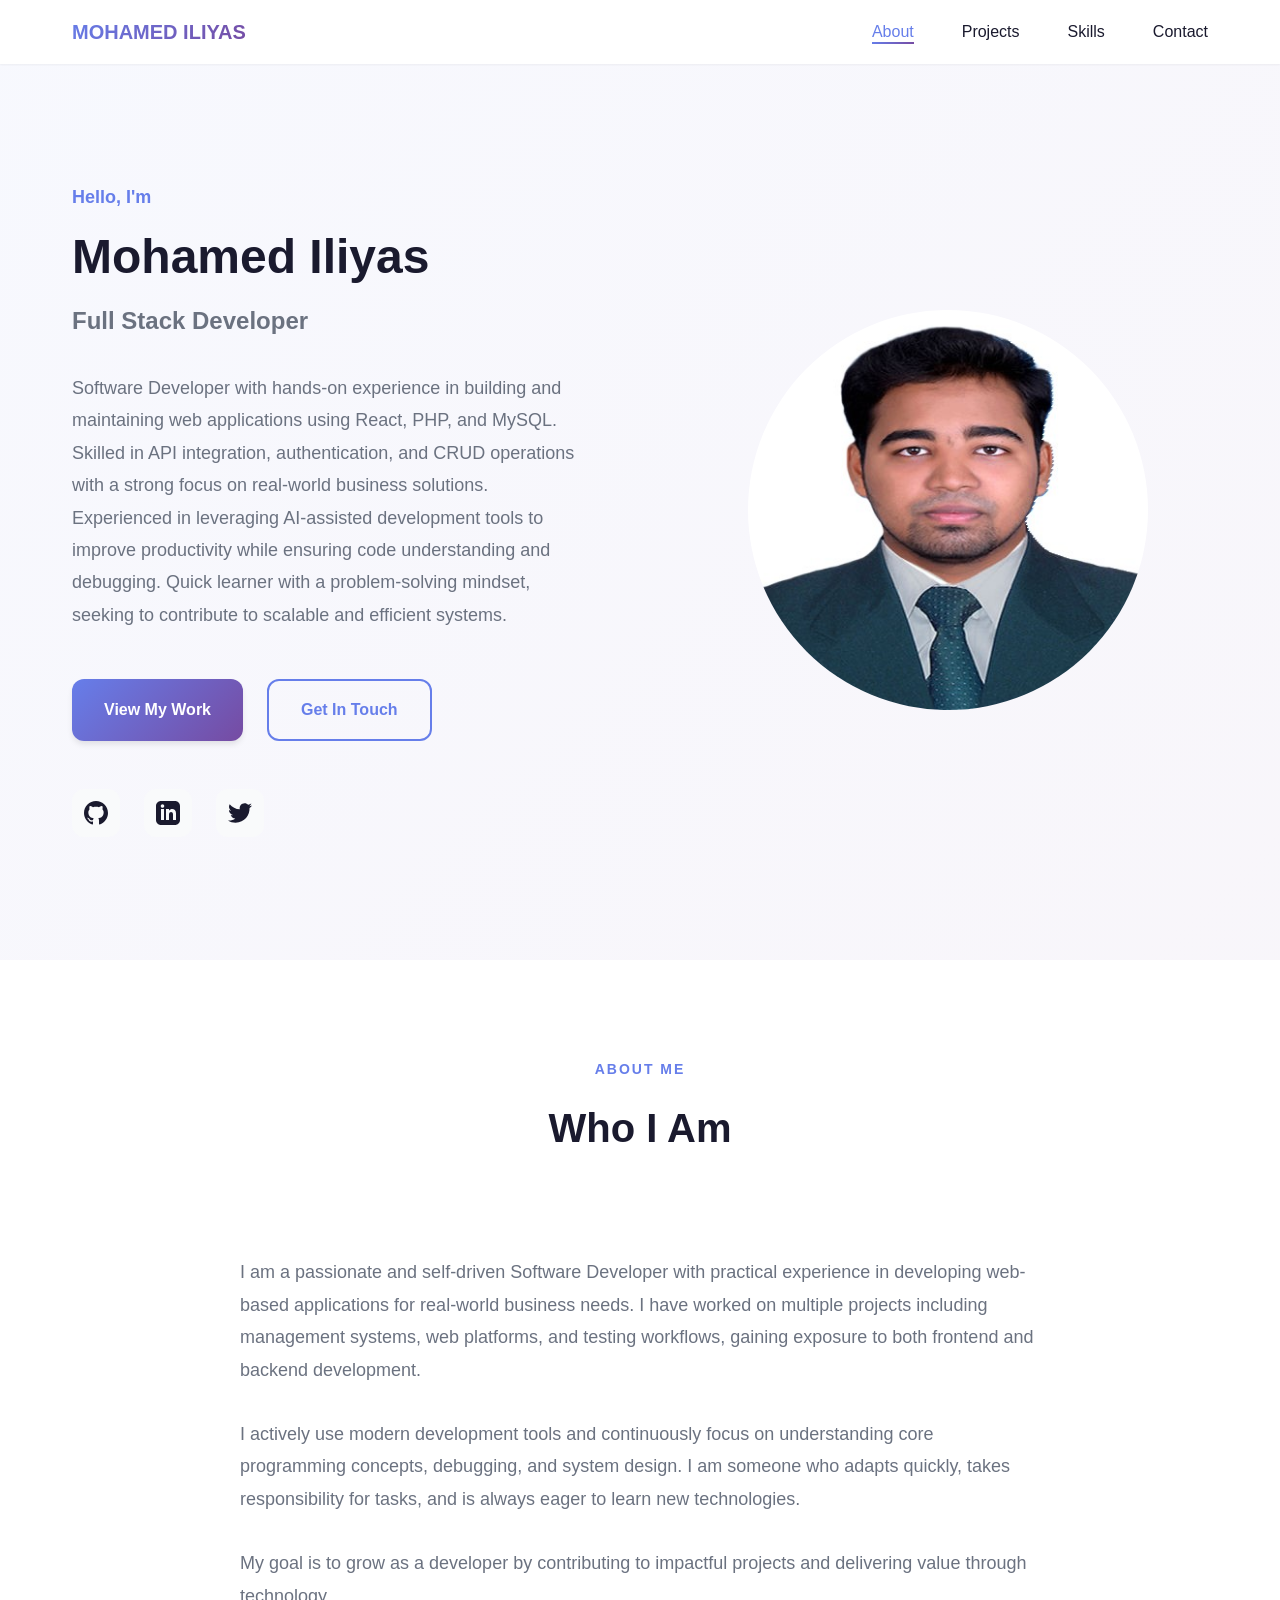
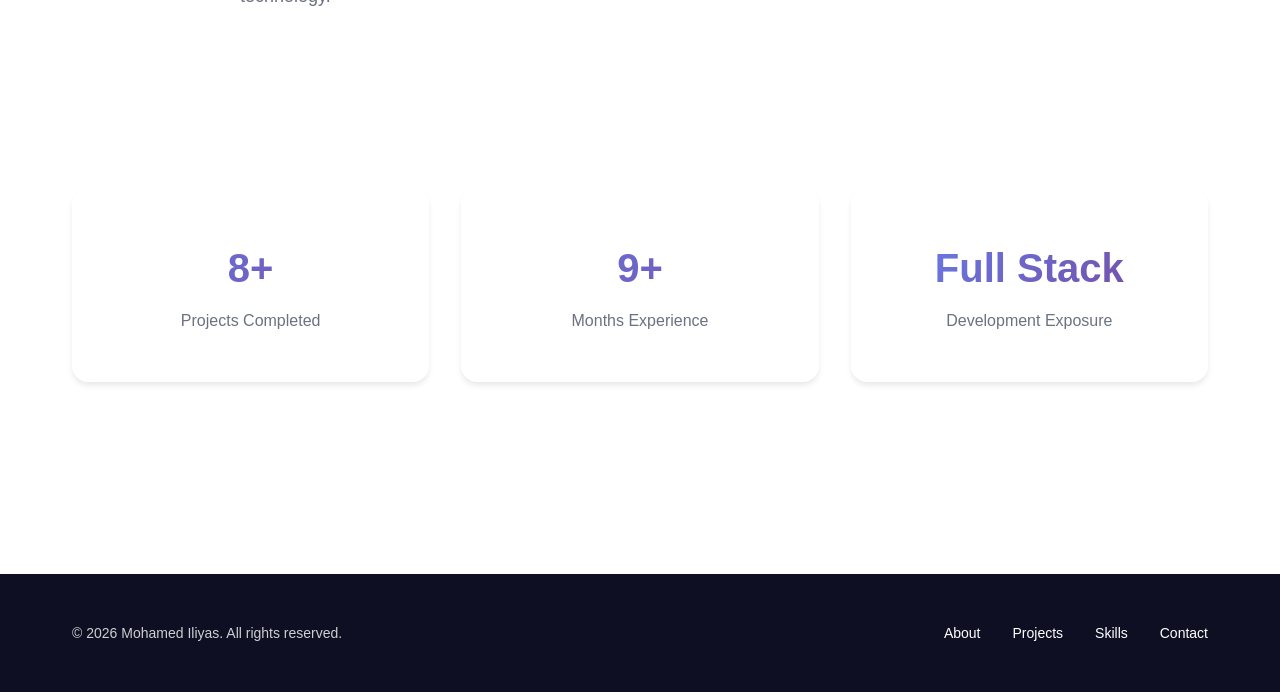
==== index.html @ 0836bee6 "initial commit" ====
<!DOCTYPE html>
<html lang="en">

<head>
    <meta charset="UTF-8">
    <meta name="viewport" content="width=device-width, initial-scale=1.0">
    <meta name="description" content="Professional Portfolio - Web Developer & Designer">
    <title>MOHAMED ILIYAS | Portfolio</title>
    <link rel="stylesheet" href="styles.css">
</head>

<body>
    <!-- Navigation -->
    <nav class="navbar">
        <div class="container">
            <a href="index.html" class="logo">MOHAMED ILIYAS</a>
            <ul class="nav-menu">
                <li><a href="index.html" class="nav-link active">About</a></li>
                <li><a href="projects.html" class="nav-link">Projects</a></li>
                <li><a href="skills.html" class="nav-link">Skills</a></li>
                <li><a href="contact.html" class="nav-link">Contact</a></li>
            </ul>
            <div class="hamburger">
                <span></span>
                <span></span>
                <span></span>
            </div>
        </div>
    </nav>

    <!-- Hero Section -->
    <section class="hero-section">
        <div class="container">
            <div class="hero-content">
                <div class="hero-text">
                    <span class="greeting">Hello, I'm</span>
                    <h1 class="hero-title">Mohamed Iliyas</h1>
                    <p class="hero-subtitle">Full Stack Developer </p>
                    <p class="hero-description">
Software Developer with hands-on experience in building and maintaining web applications using React, PHP, and MySQL. Skilled in API integration, authentication, and CRUD operations with a strong focus on real-world business solutions. <br>
Experienced in leveraging AI-assisted development tools to improve productivity while ensuring code understanding and debugging. Quick learner with a problem-solving mindset, seeking to contribute to scalable and efficient systems.  </p>
                    <div class="hero-buttons">
                        <a href="projects.html" class="btn btn-primary">View My Work</a>
                        <a href="contact.html" class="btn btn-secondary">Get In Touch</a>
                    </div>
                    <div class="social-links">
                        <a href="https://github.com/Mdiliyas01" class="social-icon" aria-label="GitHub" target="_blank">
                            <svg width="24" height="24" viewBox="0 0 24 24" fill="currentColor">
                                <path d="M12 0c-6.626 0-12 5.373-12 12 0 5.302 3.438 9.8 8.207 11.387.599.111.793-.261.793-.577v-2.234c-3.338.726-4.033-1.416-4.033-1.416-.546-1.387-1.333-1.756-1.333-1.756-1.089-.745.083-.729.083-.729 1.205.084 1.839 1.237 1.839 1.237 1.07 1.834 2.807 1.304 3.492.997.107-.775.418-1.305.762-1.604-2.665-.305-5.467-1.334-5.467-5.931 0-1.311.469-2.381 1.236-3.221-.124-.303-.535-1.524.117-3.176 0 0 1.008-.322 3.301 1.23.957-.266 1.983-.399 3.003-.404 1.02.005 2.047.138 3.006.404 2.291-1.552 3.297-1.23 3.297-1.23.653 1.653.242 2.874.118 3.176.77.84 1.235 1.911 1.235 3.221 0 4.609-2.807 5.624-5.479 5.921.43.372.823 1.102.823 2.222v3.293c0 .319.192.694.801.576 4.765-1.589 8.199-6.086 8.199-11.386 0-6.627-5.373-12-12-12z"/>
                            </svg>
                        </a>
                        <a href="https://www.linkedin.com/in/mohamed-iliyas-mi" class="social-icon" aria-label="LinkedIn" target="_blank">
                            <svg width="24" height="24" viewBox="0 0 24 24" fill="currentColor">
                                <path d="M19 0h-14c-2.761 0-5 2.239-5 5v14c0 2.761 2.239 5 5 5h14c2.762 0 5-2.239 5-5v-14c0-2.761-2.238-5-5-5zm-11 19h-3v-11h3v11zm-1.5-12.268c-.966 0-1.75-.79-1.75-1.764s.784-1.764 1.75-1.764 1.75.79 1.75 1.764-.783 1.764-1.75 1.764zm13.5 12.268h-3v-5.604c0-3.368-4-3.113-4 0v5.604h-3v-11h3v1.765c1.396-2.586 7-2.777 7 2.476v6.759z"/>
                            </svg>
                        </a>
                        <a href="https://x.com/themd_iliyas?s=21&t=1SS57brXtSg8mc5Tl4gaMQ" class="social-icon" aria-label="Twitter" target="_blank">
                            <svg width="24" height="24" viewBox="0 0 24 24" fill="currentColor">
                                <path d="M24 4.557c-.883.392-1.832.656-2.828.775 1.017-.609 1.798-1.574 2.165-2.724-.951.564-2.005.974-3.127 1.195-.897-.957-2.178-1.555-3.594-1.555-3.179 0-5.515 2.966-4.797 6.045-4.091-.205-7.719-2.165-10.148-5.144-1.29 2.213-.669 5.108 1.523 6.574-.806-.026-1.566-.247-2.229-.616-.054 2.281 1.581 4.415 3.949 4.89-.693.188-1.452.232-2.224.084.626 1.956 2.444 3.379 4.6 3.419-2.07 1.623-4.678 2.348-7.29 2.04 2.179 1.397 4.768 2.212 7.548 2.212 9.142 0 14.307-7.721 13.995-14.646.962-.695 1.797-1.562 2.457-2.549z"/>
                            </svg>
                        </a>
                    </div>
                </div>
                <div class="hero-image">
                    <div class="image-wrapper">
                        <div class="image-placeholder">
                            <img src="iliyas.jpg" alt="Mohamed Iliyas" style="width: 100%; border-radius: 50%;">
                        </div>
                            
                                
                                <defs>
                                    <linearGradient id="gradient1" x1="0" y1="0" x2="300" y2="300">
                                        <stop offset="0%" style="stop-color:#667eea"/>
                                        <stop offset="100%" style="stop-color:#764ba2"/>
                                    </linearGradient>
                                </defs>
                            </svg>
                        </div>
                    </div>
                </div>
            </div>
        </div>
    </section>

    <!-- About Section -->
    <section class="about-section">
        <div class="container">
            <div class="section-header">
                <span class="section-label">About Me</span>
                <h2 class="section-title">Who I Am</h2>
            </div>
            
            <div class="about-content">
                <div class="about-text">
                    <p class="about-paragraph">
I am a passionate and self-driven Software Developer with practical experience in developing web-based applications for real-world business needs. 
I have worked on multiple projects including management systems, web platforms, and testing workflows, gaining exposure to both frontend and backend development.  </p>
                    <p class="about-paragraph">
I actively use modern development tools and continuously focus on understanding core programming concepts, debugging, and system design. 
I am someone who adapts quickly, takes responsibility for tasks, and is always eager to learn new technologies.</p>
                    <p class="about-paragraph">
                      My goal is to grow as a developer by contributing to impactful projects and delivering value through technology.</p>
                </div>
                
                <div class="about-stats">
                    <div class="stat-card">
                        <h3 class="stat-number">8+</h3>
                        <p class="stat-label">Projects Completed</p>
                    </div>
                    <div class="stat-card">
                        <h3 class="stat-number">9+</h3>
                        <p class="stat-label">Months Experience</p>
                    </div>
                    <div class="stat-card">
                        <h3 class="stat-number">Full Stack </h3>
                        <p class="stat-label">Development Exposure  </p>
                    </div>
                </div>
            </div>
        </div>
    </section>

    <!-- Footer -->
    <footer class="footer">
        <div class="container">
            <p class="footer-text">&copy; 2026 Mohamed Iliyas. All rights reserved.</p>
            <div class="footer-links">
                <a href="index.html">About</a>
                <a href="projects.html">Projects</a>
                <a href="skills.html">Skills</a>
                <a href="contact.html">Contact</a>
            </div>
        </div>
    </footer>

    <script src="script.js"></script>
</body>
</html>
---- styles.css ----
/* ===================================
   CSS RESET & BASE STYLES
   =================================== */
* {
    margin: 0;
    padding: 0;
    box-sizing: border-box;
}

:root {
    /* Color Palette */
    --primary-color: #667eea;
    --secondary-color: #764ba2;
    --accent-color: #f093fb;
    --dark-bg: #0f0f23;
    --light-bg: #ffffff;
    --text-dark: #1a1a2e;
    --text-light: #6b7280;
    --text-white: #ffffff;
    --border-color: #e5e7eb;
    --card-bg: #ffffff;
    --hover-bg: #f9fafb;
    
    /* Gradients */
    --gradient-primary: linear-gradient(135deg, #667eea 0%, #764ba2 100%);
    --gradient-secondary: linear-gradient(135deg, #f093fb 0%, #f5576c 100%);
    --gradient-accent: linear-gradient(135deg, #4facfe 0%, #00f2fe 100%);
    
    /* Spacing */
    --spacing-xs: 0.5rem;
    --spacing-sm: 1rem;
    --spacing-md: 1.5rem;
    --spacing-lg: 2rem;
    --spacing-xl: 3rem;
    --spacing-2xl: 4rem;
    --spacing-3xl: 6rem;
    
    /* Typography */
    --font-primary: 'Inter', -apple-system, BlinkMacSystemFont, 'Segoe UI', Roboto, 'Helvetica Neue', Arial, sans-serif;
    --font-size-xs: 0.75rem;
    --font-size-sm: 0.875rem;
    --font-size-base: 1rem;
    --font-size-lg: 1.125rem;
    --font-size-xl: 1.25rem;
    --font-size-2xl: 1.5rem;
    --font-size-3xl: 2rem;
    --font-size-4xl: 2.5rem;
    --font-size-5xl: 3rem;
    
    /* Shadows */
    --shadow-sm: 0 1px 2px 0 rgba(0, 0, 0, 0.05);
    --shadow-md: 0 4px 6px -1px rgba(0, 0, 0, 0.1);
    --shadow-lg: 0 10px 15px -3px rgba(0, 0, 0, 0.1);
    --shadow-xl: 0 20px 25px -5px rgba(0, 0, 0, 0.1);
    --shadow-2xl: 0 25px 50px -12px rgba(0, 0, 0, 0.25);
    
    /* Border Radius */
    --radius-sm: 0.375rem;
    --radius-md: 0.5rem;
    --radius-lg: 0.75rem;
    --radius-xl: 1rem;
    --radius-2xl: 1.5rem;
    --radius-full: 9999px;
    
    /* Transitions */
    --transition-fast: 150ms ease-in-out;
    --transition-base: 300ms ease-in-out;
    --transition-slow: 500ms ease-in-out;
}

html {
    scroll-behavior: smooth;
    font-size: 16px;
}

body {
    font-family: var(--font-primary);
    color: var(--text-dark);
    background-color: var(--light-bg);
    line-height: 1.6;
    overflow-x: hidden;
}

.container {
    max-width: 1200px;
    margin: 0 auto;
    padding: 0 var(--spacing-lg);
}

/* ===================================
   NAVIGATION
   =================================== */
.navbar {
    position: fixed;
    top: 0;
    left: 0;
    right: 0;
    background: rgba(255, 255, 255, 0.95);
    backdrop-filter: blur(10px);
    box-shadow: var(--shadow-sm);
    z-index: 1000;
    transition: var(--transition-base);
}

.navbar .container {
    display: flex;
    justify-content: space-between;
    align-items: center;
    padding-top: var(--spacing-sm);
    padding-bottom: var(--spacing-sm);
}

.logo {
    font-size: var(--font-size-xl);
    font-weight: 700;
    background: var(--gradient-primary);
    -webkit-background-clip: text;
    -webkit-text-fill-color: transparent;
    background-clip: text;
    text-decoration: none;
    transition: var(--transition-base);
}

.logo:hover {
    opacity: 0.8;
}

.nav-menu {
    display: flex;
    list-style: none;
    gap: var(--spacing-xl);
}

.nav-link {
    color: var(--text-dark);
    text-decoration: none;
    font-weight: 500;
    font-size: var(--font-size-base);
    transition: var(--transition-base);
    position: relative;
}

.nav-link::after {
    content: '';
    position: absolute;
    bottom: -4px;
    left: 0;
    width: 0;
    height: 2px;
    background: var(--gradient-primary);
    transition: var(--transition-base);
}

.nav-link:hover::after,
.nav-link.active::after {
    width: 100%;
}

.nav-link:hover,
.nav-link.active {
    color: var(--primary-color);
}

.hamburger {
    display: none;
    flex-direction: column;
    cursor: pointer;
    gap: 5px;
}

.hamburger span {
    width: 25px;
    height: 3px;
    background: var(--text-dark);
    border-radius: var(--radius-full);
    transition: var(--transition-base);
}

/* ===================================
   HERO SECTION
   =================================== */
.hero-section {
    min-height: 100vh;
    display: flex;
    align-items: center;
    padding: var(--spacing-3xl) 0;
    margin-top: 60px;
    background: linear-gradient(135deg, rgba(102, 126, 234, 0.05) 0%, rgba(118, 75, 162, 0.05) 100%);
}

.hero-content {
    display: grid;
    grid-template-columns: 1fr 1fr;
    gap: var(--spacing-3xl);
    align-items: center;
}

.hero-text {
    animation: fadeInUp 0.8s ease-out;
}

.greeting {
    display: inline-block;
    color: var(--primary-color);
    font-size: var(--font-size-lg);
    font-weight: 600;
    margin-bottom: var(--spacing-sm);
}

.hero-title {
    font-size: var(--font-size-5xl);
    font-weight: 800;
    color: var(--text-dark);
    margin-bottom: var(--spacing-sm);
    line-height: 1.2;
}

.hero-subtitle {
    font-size: var(--font-size-2xl);
    color: var(--text-light);
    margin-bottom: var(--spacing-lg);
    font-weight: 600;
}

.hero-description {
    font-size: var(--font-size-lg);
    color: var(--text-light);
    line-height: 1.8;
    margin-bottom: var(--spacing-xl);
}

.hero-buttons {
    display: flex;
    gap: var(--spacing-md);
    margin-bottom: var(--spacing-xl);
}

.btn {
    display: inline-flex;
    align-items: center;
    gap: var(--spacing-xs);
    padding: 1rem 2rem;
    font-size: var(--font-size-base);
    font-weight: 600;
    text-decoration: none;
    border-radius: var(--radius-lg);
    transition: var(--transition-base);
    cursor: pointer;
    border: none;
    outline: none;
}

.btn-primary {
    background: var(--gradient-primary);
    color: var(--text-white);
    box-shadow: var(--shadow-md);
}

.btn-primary:hover {
    transform: translateY(-2px);
    box-shadow: var(--shadow-xl);
}

.btn-secondary {
    background: transparent;
    color: var(--primary-color);
    border: 2px solid var(--primary-color);
}

.btn-secondary:hover {
    background: var(--primary-color);
    color: var(--text-white);
}

.btn-block {
    width: 100%;
    justify-content: center;
}

.social-links {
    display: flex;
    gap: var(--spacing-md);
}

.social-icon {
    width: 48px;
    height: 48px;
    display: flex;
    align-items: center;
    justify-content: center;
    background: var(--hover-bg);
    border-radius: var(--radius-lg);
    color: var(--text-dark);
    transition: var(--transition-base);
}

.social-icon:hover {
    background: var(--gradient-primary);
    color: var(--text-white);
    transform: translateY(-3px);
    box-shadow: var(--shadow-lg);
}

.hero-image {
    display: flex;
    justify-content: center;
    align-items: center;
    animation: fadeInUp 0.8s ease-out 0.2s both;
}

.image-wrapper {
    position: relative;
    width: 100%;
    max-width: 400px;
}

.image-placeholder {
    width: 100%;
    display: flex;
    justify-content: center;
    align-items: center;
    animation: float 3s ease-in-out infinite;
}

/* ===================================
   ABOUT SECTION
   =================================== */
.about-section {
    padding: var(--spacing-3xl) 0;
    background: var(--light-bg);
}

.section-header {
    text-align: center;
    margin-bottom: var(--spacing-3xl);
}

.section-label {
    display: inline-block;
    color: var(--primary-color);
    font-size: var(--font-size-sm);
    font-weight: 700;
    text-transform: uppercase;
    letter-spacing: 2px;
    margin-bottom: var(--spacing-sm);
}

.section-title {
    font-size: var(--font-size-4xl);
    font-weight: 800;
    color: var(--text-dark);
    margin-bottom: var(--spacing-md);
}

.section-description {
    font-size: var(--font-size-lg);
    color: var(--text-light);
    max-width: 600px;
    margin: 0 auto;
}

.about-content {
    display: grid;
    gap: var(--spacing-3xl);
}

.about-text {
    max-width: 800px;
    margin: 0 auto;
}

.about-paragraph {
    font-size: var(--font-size-lg);
    color: var(--text-light);
    line-height: 1.8;
    margin-bottom: var(--spacing-lg);
}

.about-stats {
    display: grid;
    grid-template-columns: repeat(3, 1fr);
    gap: var(--spacing-lg);
    margin-top: var(--spacing-xl);
}

.stat-card {
    background: var(--card-bg);
    padding: var(--spacing-xl);
    border-radius: var(--radius-xl);
    box-shadow: var(--shadow-md);
    text-align: center;
    transition: var(--transition-base);
}

.stat-card:hover {
    transform: translateY(-5px);
    box-shadow: var(--shadow-xl);
}

.stat-number {
    font-size: var(--font-size-4xl);
    font-weight: 800;
    background: var(--gradient-primary);
    -webkit-background-clip: text;
    -webkit-text-fill-color: transparent;
    background-clip: text;
    margin-bottom: var(--spacing-xs);
}

.stat-label {
    font-size: var(--font-size-base);
    color: var(--text-light);
    font-weight: 500;
}

/* ===================================
   PAGE HEADER
   =================================== */
.page-header {
    padding: 6rem 0 var(--spacing-xl);
    text-align: center;
    background: linear-gradient(135deg, rgba(102, 126, 234, 0.05) 0%, rgba(118, 75, 162, 0.05) 100%);
    margin-top: 60px;
}

.page-title {
    font-size: var(--font-size-5xl);
    font-weight: 800;
    color: var(--text-dark);
    margin-bottom: var(--spacing-sm);
}

.page-description {
    font-size: var(--font-size-lg);
    color: var(--text-light);
    max-width: 700px;
    margin: 0 auto;
}

/* ===================================
   PROJECTS SECTION
   =================================== */
.projects-section {
    padding: var(--spacing-3xl) 0;
    background: var(--light-bg);
}

.projects-grid {
    display: grid;
    grid-template-columns: repeat(auto-fit, minmax(350px, 1fr));
    gap: var(--spacing-xl);
}

.project-card {
    background: var(--card-bg);
    border-radius: var(--radius-xl);
    overflow: hidden;
    box-shadow: var(--shadow-md);
    transition: var(--transition-base);
}

.project-card:hover {
    transform: translateY(-8px);
    box-shadow: var(--shadow-2xl);
}

.project-image {
    position: relative;
    width: 100%;
    height: 250px;
    overflow: hidden;
}

.project-image-gradient {
    width: 100%;
    height: 100%;
    display: flex;
    align-items: center;
    justify-content: center;
    transition: var(--transition-base);
}

.project-card:hover .project-image-gradient {
    transform: scale(1.05);
}

.project-overlay {
    position: absolute;
    top: 0;
    left: 0;
    right: 0;
    bottom: 0;
    background: rgba(0, 0, 0, 0.7);
    display: flex;
    align-items: center;
    justify-content: center;
    opacity: 0;
    transition: var(--transition-base);
}

.project-card:hover .project-overlay {
    opacity: 1;
}

.project-link {
    color: var(--text-white);
    text-decoration: none;
    font-size: var(--font-size-lg);
    font-weight: 600;
    padding: 0.75rem 1.5rem;
    background: var(--gradient-primary);
    border-radius: var(--radius-lg);
    transition: var(--transition-base);
}

.project-link:hover {
    transform: scale(1.05);
}

.project-content {
    padding: var(--spacing-xl);
}

.project-title {
    font-size: var(--font-size-2xl);
    font-weight: 700;
    color: var(--text-dark);
    margin-bottom: var(--spacing-md);
}

.project-description {
    font-size: var(--font-size-base);
    color: var(--text-light);
    line-height: 1.7;
    margin-bottom: var(--spacing-lg);
}

.project-tags {
    display: flex;
    flex-wrap: wrap;
    gap: var(--spacing-xs);
}

.tag {
    display: inline-block;
    padding: 0.375rem 0.75rem;
    background: rgba(102, 126, 234, 0.1);
    color: var(--primary-color);
    border-radius: var(--radius-full);
    font-size: var(--font-size-sm);
    font-weight: 600;
}

/* ===================================
   SKILLS SECTION
   =================================== */
.skills-section {
    padding: var(--spacing-3xl) 0;
    background: var(--light-bg);
}

.skills-grid {
    display: grid;
    grid-template-columns: repeat(auto-fit, minmax(320px, 1fr));
    gap: var(--spacing-xl);
}

.skill-card {
    background: var(--card-bg);
    padding: var(--spacing-xl);
    border-radius: var(--radius-xl);
    box-shadow: var(--shadow-md);
    transition: var(--transition-base);
    border: 2px solid transparent;
}

.skill-card:hover {
    border-color: var(--primary-color);
    box-shadow: var(--shadow-xl);
    transform: translateY(-5px);
}

.skill-icon {
    width: 64px;
    height: 64px;
    display: flex;
    align-items: center;
    justify-content: center;
    background: var(--gradient-primary);
    border-radius: var(--radius-lg);
    color: var(--text-white);
    margin-bottom: var(--spacing-lg);
}

.skill-title {
    font-size: var(--font-size-xl);
    font-weight: 700;
    color: var(--text-dark);
    margin-bottom: var(--spacing-md);
}

.skill-description {
    font-size: var(--font-size-base);
    color: var(--text-light);
    line-height: 1.7;
    margin-bottom: var(--spacing-lg);
}

.skill-list {
    list-style: none;
    margin-bottom: var(--spacing-lg);
}

.skill-list li {
    padding: 0.5rem 0;
    color: var(--text-light);
    font-size: var(--font-size-base);
    position: relative;
    padding-left: 1.5rem;
}

.skill-list li::before {
    content: '✓';
    position: absolute;
    left: 0;
    color: var(--primary-color);
    font-weight: 700;
}

.skill-progress {
    display: flex;
    align-items: center;
    gap: var(--spacing-md);
}

.progress-bar {
    flex: 1;
    height: 8px;
    background: var(--hover-bg);
    border-radius: var(--radius-full);
    overflow: hidden;
}

.progress-fill {
    height: 100%;
    background: var(--gradient-primary);
    border-radius: var(--radius-full);
    transition: width 1s ease-out;
}

.progress-label {
    font-weight: 700;
    color: var(--primary-color);
    font-size: var(--font-size-sm);
}

/* ===================================
   TOOLS SECTION
   =================================== */
.tools-section {
    padding: var(--spacing-3xl) 0;
    background: var(--hover-bg);
}

.tools-grid {
    display: grid;
    grid-template-columns: repeat(auto-fit, minmax(150px, 1fr));
    gap: var(--spacing-lg);
    margin-top: var(--spacing-xl);
}

.tool-item {
    background: var(--card-bg);
    padding: var(--spacing-lg);
    border-radius: var(--radius-lg);
    text-align: center;
    box-shadow: var(--shadow-sm);
    transition: var(--transition-base);
}

.tool-item:hover {
    box-shadow: var(--shadow-md);
    transform: translateY(-3px);
}

.tool-name {
    font-weight: 600;
    color: var(--text-dark);
    font-size: var(--font-size-base);
}

/* ===================================
   CONTACT SECTION
   =================================== */
.contact-section {
    padding: var(--spacing-3xl) 0;
    background: var(--light-bg);
}

/* ===================================
   CONTACT SECTION (COMPACT REDESIGN)
   =================================== */
.contact-container-compact {
    max-width: 900px;
    margin: 0 auto;
}

.contact-wrapper {
    display: grid;
    grid-template-columns: 1fr 1.3fr;
    gap: 2.5rem;
    align-items: flex-start;
}

.contact-info {
    background: var(--gradient-primary);
    padding: 2rem;
    border-radius: 24px;
    color: var(--text-white);
    box-shadow: 0 15px 35px rgba(102, 126, 234, 0.2);
    position: sticky;
    top: 100px;
}

.contact-info-title {
    font-size: 1.5rem;
    font-weight: 800;
    margin-bottom: 1.5rem;
    font-family: 'Outfit', sans-serif;
}

.contact-text {
    font-size: 0.95rem;
    line-height: 1.6;
    margin-bottom: 2rem;
    opacity: 0.9;
}

.contact-details {
    display: flex;
    flex-direction: column;
    gap: 1.25rem;
    margin-bottom: 2rem;
}

.contact-item {
    display: flex;
    align-items: center;
    gap: 1rem;
}

.contact-icon {
    width: 42px;
    height: 42px;
    background: rgba(255, 255, 255, 0.15);
    border-radius: 12px;
    display: flex;
    align-items: center;
    justify-content: center;
    backdrop-filter: blur(5px);
    flex-shrink: 0;
}

.contact-icon svg {
    width: 20px;
    height: 20px;
}

.contact-info-content {
    flex: 1;
}

.contact-info-label {
    font-size: 0.7rem;
    text-transform: uppercase;
    letter-spacing: 1px;
    opacity: 0.7;
    margin-bottom: 2px;
    font-weight: 700;
}

.contact-info-value {
    font-size: 0.95rem;
    font-weight: 600;
    color: var(--text-white);
    text-decoration: none;
    display: block;
}

.contact-social-compact {
    border-top: 1px solid rgba(255, 255, 255, 0.15);
    padding-top: 1.5rem;
}

.social-links-horizontal {
    display: flex;
    gap: 1rem;
}

.social-link-icon {
    width: 40px;
    height: 40px;
    background: rgba(255, 255, 255, 0.1);
    border-radius: 12px;
    display: flex;
    align-items: center;
    justify-content: center;
    transition: all 0.3s cubic-bezier(0.175, 0.885, 0.32, 1.275);
    color: white;
}

.social-link-icon:hover {
    background: white;
    color: var(--primary-color);
    transform: translateY(-3px) rotate(8deg);
}

/* CONTACT FORM */
.contact-form-wrapper {
    background: #fff;
    padding: 2rem;
    border-radius: 24px;
    border: 1px solid rgba(0, 0, 0, 0.05);
    box-shadow: 0 10px 30px rgba(0, 0, 0, 0.03);
}

.contact-form {
    display: flex;
    flex-direction: column;
    gap: 1.25rem;
}

.form-group {
    display: flex;
    flex-direction: column;
    gap: 0.5rem;
}

.form-label {
    font-size: 0.85rem;
    font-weight: 700;
    color: var(--text-dark);
}

.form-input,
.form-textarea {
    padding: 0.75rem 1rem;
    font-size: 0.95rem;
    border: 1px solid #e2e8f0;
    border-radius: 12px;
    font-family: var(--font-primary);
    transition: all 0.3s ease;
    background: #f8fafc;
}

.form-input:focus,
.form-textarea:focus {
    outline: none;
    border-color: var(--primary-color);
    background: #fff;
    box-shadow: 0 0 0 4px rgba(102, 126, 234, 0.1);
}

.form-textarea {
    resize: vertical;
    min-height: 120px;
}

.btn-compact {
    padding: 0.85rem 1.5rem;
    font-weight: 700;
    border-radius: 12px;
    gap: 0.75rem;
}

@media (max-width: 850px) {
    .contact-wrapper {
        grid-template-columns: 1fr;
    }
    .contact-info {
        position: static;
    }
}

/* ===================================
   FOOTER
   =================================== */
.footer {
    background: var(--dark-bg);
    color: var(--text-white);
    padding: var(--spacing-xl) 0;
    margin-top: var(--spacing-3xl);
}

.footer .container {
    display: flex;
    justify-content: space-between;
    align-items: center;
}

.footer-text {
    font-size: var(--font-size-sm);
    opacity: 0.8;
}

.footer-links {
    display: flex;
    gap: var(--spacing-lg);
}

.footer-links a {
    color: var(--text-white);
    text-decoration: none;
    font-size: var(--font-size-sm);
    transition: var(--transition-base);
}

.footer-links a:hover {
    color: var(--primary-color);
}

/* ===================================
   ANIMATIONS
   =================================== */
@keyframes fadeInUp {
    from {
        opacity: 0;
        transform: translateY(30px);
    }
    to {
        opacity: 1;
        transform: translateY(0);
    }
}

@keyframes float {
    0%, 100% {
        transform: translateY(0);
    }
    50% {
        transform: translateY(-20px);
    }
}

/* ===================================
   RESPONSIVE DESIGN
   =================================== */
@media (max-width: 768px) {
    .hamburger {
        display: flex;
    }
    
    .nav-menu {
        position: fixed;
        left: -100%;
        top: 60px;
        flex-direction: column;
        background-color: var(--card-bg);
        width: 100%;
        text-align: center;
        transition: var(--transition-base);
        box-shadow: var(--shadow-lg);
        padding: var(--spacing-lg) 0;
    }
    
    .nav-menu.active {
        left: 0;
    }
    
    .hero-content {
        grid-template-columns: 1fr;
        gap: var(--spacing-xl);
    }
    
    .hero-title {
        font-size: var(--font-size-4xl);
    }
    
    .hero-subtitle {
        font-size: var(--font-size-xl);
    }
    
    .hero-buttons {
        flex-direction: column;
    }
    
    .about-stats {
        grid-template-columns: 1fr;
    }
    
    .projects-grid {
        grid-template-columns: 1fr;
    }
    
    .skills-grid {
        grid-template-columns: 1fr;
    }
    
    .contact-wrapper {
        grid-template-columns: 1fr;
    }
    
    .footer .container {
        flex-direction: column;
        gap: var(--spacing-md);
        text-align: center;
    }
    
    .page-header {
        padding: 8rem 0 var(--spacing-xl);
    }
    
    .page-title {
        font-size: var(--font-size-4xl);
    }
}

@media (max-width: 480px) {
    :root {
        --font-size-5xl: 2.25rem;
        --font-size-4xl: 2rem;
        --font-size-3xl: 1.75rem;
    }
    
    .container {
        padding: 0 var(--spacing-md);
    }
    
    .section-title {
        font-size: var(--font-size-3xl);
    }
    
    .tools-grid {
        grid-template-columns: repeat(2, 1fr);
    }
}

/* ===================================
   UTILITY CLASSES
   =================================== */
.text-center {
    text-align: center;
}

.mt-1 { margin-top: var(--spacing-xs); }
.mt-2 { margin-top: var(--spacing-sm); }
.mt-3 { margin-top: var(--spacing-md); }
.mt-4 { margin-top: var(--spacing-lg); }

.mb-1 { margin-bottom: var(--spacing-xs); }
.mb-2 { margin-bottom: var(--spacing-sm); }
.mb-3 { margin-bottom: var(--spacing-md); }
.mb-4 { margin-bottom: var(--spacing-lg); }

/* ===================================
   MODERN PROJECTS REDESIGN
   =================================== */
.modern-projects-section {
    padding: var(--spacing-3xl) 0;
    background: var(--light-bg); /* Changed to white background */
    color: var(--text-dark);
    position: relative;
    overflow: hidden;
}

.modern-projects-section::before {
    content: '';
    position: absolute;
    top: -10%;
    right: -10%;
    width: 40%;
    height: 40%;
    background: radial-gradient(circle, rgba(102, 126, 234, 0.03) 0%, transparent 70%);
    z-index: 0;
}

.modern-projects-section .container {
    position: relative;
    z-index: 1;
}

.modern-projects-header {
    margin-bottom: var(--spacing-3xl);
}

.modern-projects-title {
    font-size: clamp(3rem, 10vw, 6rem);
    font-weight: 900;
    text-transform: uppercase;
    letter-spacing: -2px;
    line-height: 0.9;
    margin-bottom: var(--spacing-lg);
    /* Updated title color for white background */
    background: linear-gradient(to bottom, #1a1a1a 30%, rgba(0,0,0,0.5) 100%);
    -webkit-background-clip: text;
    background-clip: text;
    -webkit-text-fill-color: transparent;
    font-family: 'Outfit', sans-serif;
}

.projects-grid-modern {
    display: grid;
    grid-template-columns: repeat(3, 1fr);
    gap: 2rem;
}

.project-card-modern {
    background: #111; /* Dark solid background to keep white text readable on white page */
    border: 1px solid rgba(0, 0, 0, 0.05);
    border-radius: 24px;
    overflow: hidden;
    transition: all 0.4s cubic-bezier(0.175, 0.885, 0.32, 1.275);
    position: relative;
    box-shadow: var(--shadow-lg);
    display: flex;
    flex-direction: column;
}

/* Featured Hero Project */
.featured-hero {
    grid-column: span 3;
    flex-direction: row;
    align-items: stretch;
    min-height: 400px;
}

.featured-hero .project-img-container {
    width: 50%;
    height: auto;
    min-height: 100%;
}

.featured-hero .project-card-content {
    width: 50%;
    padding: 3.5rem;
    display: flex;
    flex-direction: column;
    justify-content: center;
}

.featured-hero .project-card-title {
    font-size: 2.5rem;
}

.featured-hero .project-card-desc {
    font-size: 1.1rem;
    max-width: 500px;
}

/* Masterpiece CSS Thumbnail */
.aurora-bg {
    background: linear-gradient(135deg, #0f172a 0%, #1e293b 50%, #0f172a 100%);
    position: relative;
    overflow: hidden;
    display: flex;
    align-items: center;
    justify-content: center;
}

.aurora-bg::after {
    content: "";
    position: absolute;
    top: -50%;
    left: -50%;
    width: 200%;
    height: 200%;
    background: radial-gradient(circle, rgba(129, 140, 248, 0.1) 0%, transparent 50%);
    animation: aurora 15s linear infinite;
}

@keyframes aurora {
    0% { transform: rotate(0deg); }
    100% { transform: rotate(360deg); }
}

.glow-particle {
    position: absolute;
    width: 3px;
    height: 3px;
    background: #818cf8;
    border-radius: 50%;
    filter: blur(1px);
    opacity: 0.4;
    animation: float-particle 5s ease-in-out infinite;
}

@keyframes float-particle {
    0%, 100% { transform: translateY(0) translateX(0); opacity: 0.2; }
    50% { transform: translateY(-40px) translateX(20px); opacity: 0.6; }
}

.project-card-modern:hover {
    transform: translateY(-10px);
    background: #0a0a0a;
    border-color: rgba(102, 126, 234, 0.3);
    box-shadow: 0 20px 40px rgba(0, 0, 0, 0.2);
}

.project-num {
    position: absolute;
    top: 2rem;
    left: 2rem;
    font-size: 0.875rem;
    font-weight: 700;
    color: var(--primary-color);
    z-index: 2;
    font-family: 'Space Mono', monospace;
}

.project-img-container {
    width: 100%;
    height: 220px;
    position: relative;
    overflow: hidden;
}

.project-img-container img {
    width: 100%;
    height: 100%;
    object-fit: cover;
    filter: grayscale(0.5);
    transition: transform 0.6s ease;
}

.project-card-modern:hover .project-img-container img {
    transform: scale(1.1);
    filter: grayscale(0);
}

.project-card-content {
    padding: 2.5rem 2rem;
}

.project-card-title {
    font-size: 1.5rem;
    font-weight: 700;
    margin-bottom: 1rem;
    color: #fff;
}

.project-card-desc {
    font-size: 0.95rem;
    color: rgba(255, 255, 255, 0.6);
    line-height: 1.6;
    margin-bottom: 2rem;
    min-height: 80px;
}

.project-card-tags {
    display: flex;
    flex-wrap: wrap;
    gap: 0.75rem;
}

.tag-modern {
    padding: 0.4rem 0.8rem;
    background: rgba(102, 126, 234, 0.1);
    border: 1px solid rgba(102, 126, 234, 0.2);
    color: #818cf8;
    border-radius: 8px;
    font-size: 0.75rem;
    font-weight: 600;
    transition: all 0.3s ease;
}

.project-card-modern:hover .tag-modern {
    background: rgba(102, 126, 234, 0.2);
    border-color: rgba(102, 126, 234, 0.4);
}

@media (max-width: 1100px) {
    .projects-grid-modern {
        grid-template-columns: repeat(2, 1fr);
    }
    .featured-hero {
        grid-column: span 2;
    }
}

@media (max-width: 768px) {
    .modern-projects-title {
        font-size: 4rem;
    }
    .projects-grid-modern {
        grid-template-columns: 1fr;
    }
    .featured-hero {
        grid-column: span 1;
        flex-direction: column;
    }
    .featured-hero .project-img-container,
    .featured-hero .project-card-content {
        width: 100%;
    }
    .featured-hero .project-card-title {
        font-size: 2rem;
    }
}

/* ===================================
   MODERN SKILLS REDESIGN
   =================================== */
.modern-skills-grid {
    display: grid;
    grid-template-columns: repeat(auto-fit, minmax(280px, 1fr));
    gap: 2rem;
    margin-top: 2rem;
}

.skill-card-modern {
    background: #fff;
    border: 1px solid rgba(0, 0, 0, 0.05);
    border-radius: 20px;
    padding: 2rem;
    transition: all 0.4s cubic-bezier(0.175, 0.885, 0.32, 1.275);
    box-shadow: 0 10px 30px rgba(0, 0, 0, 0.02);
    display: flex;
    flex-direction: column;
    position: relative;
    overflow: hidden;
}

.skill-card-modern::before {
    content: '';
    position: absolute;
    top: 0;
    left: 0;
    width: 100%;
    height: 4px;
    background: var(--gradient-primary);
    opacity: 0;
    transition: opacity 0.3s ease;
}

.skill-card-modern:hover {
    transform: translateY(-10px);
    box-shadow: 0 20px 40px rgba(0, 0, 0, 0.08);
    border-color: rgba(102, 126, 234, 0.2);
}

.skill-card-modern:hover::before {
    opacity: 1;
}

.skill-icon-modern {
    width: 60px;
    height: 60px;
    background: rgba(102, 126, 234, 0.08);
    border-radius: 16px;
    display: flex;
    align-items: center;
    justify-content: center;
    margin-bottom: 1.5rem;
    color: var(--primary-color);
    transition: all 0.3s ease;
}

.skill-card-modern:hover .skill-icon-modern {
    background: var(--primary-color);
    color: #fff;
    transform: rotate(5deg) scale(1.1);
}

.skill-card-title-modern {
    font-size: 1.25rem;
    font-weight: 800;
    margin-bottom: 1.25rem;
    color: var(--text-dark);
    font-family: 'Outfit', sans-serif;
}

.skill-tags-modern {
    display: flex;
    flex-wrap: wrap;
    gap: 0.6rem;
}

.skill-tag-modern {
    font-size: 0.8rem;
    font-weight: 600;
    color: var(--text-light);
    background: #f1f5f9;
    padding: 0.4rem 0.8rem;
    border-radius: 8px;
    border: 1px solid #e2e8f0;
    transition: all 0.2s ease;
}

.skill-card-modern:hover .skill-tag-modern {
    background: #fff;
    border-color: rgba(102, 126, 234, 0.2);
    color: var(--primary-color);
}

/* AI Special Card */
.ai-special-card {
    background: #fff;
    border: 2px solid transparent !important;
    background-image: linear-gradient(white, white), var(--gradient-primary);
    background-origin: border-box;
    background-clip: padding-box, border-box;
    box-shadow: 0 15px 35px rgba(102, 126, 234, 0.1);
}

.ai-special-card::after {
    content: '';
    position: absolute;
    inset: -5px;
    background: var(--gradient-primary);
    border-radius: 25px;
    z-index: -1;
    opacity: 0.15;
    filter: blur(15px);
    animation: ai-pulse 4s ease-in-out infinite;
}

@keyframes ai-pulse {
    0%, 100% { opacity: 0.1; transform: scale(1); }
    50% { opacity: 0.25; transform: scale(1.05); }
}

.ai-special-card .skill-icon-modern {
    background: var(--gradient-primary);
    color: #fff;
}

/* Tool Section Update */
.modern-tools-section {
    padding: var(--spacing-3xl) 0;
    background: #f8fafc;
}

.tool-chip-grid {
    display: flex;
    flex-wrap: wrap;
    gap: 1.25rem;
    justify-content: center;
    margin-top: 3rem;
}

.tool-chip {
    padding: 0.8rem 1.75rem;
    background: #fff;
    border: 1px solid #e2e8f0;
    border-radius: 100px;
    font-weight: 700;
    color: var(--text-dark);
    box-shadow: 0 4px 6px rgba(0, 0, 0, 0.02);
    transition: all 0.3s cubic-bezier(0.175, 0.885, 0.32, 1.275);
    display: flex;
    align-items: center;
    gap: 0.5rem;
}

.tool-chip:hover {
    border-color: var(--primary-color);
    color: var(--primary-color);
    transform: translateY(-3px) scale(1.05);
    box-shadow: 0 10px 20px rgba(102, 126, 234, 0.1);
}
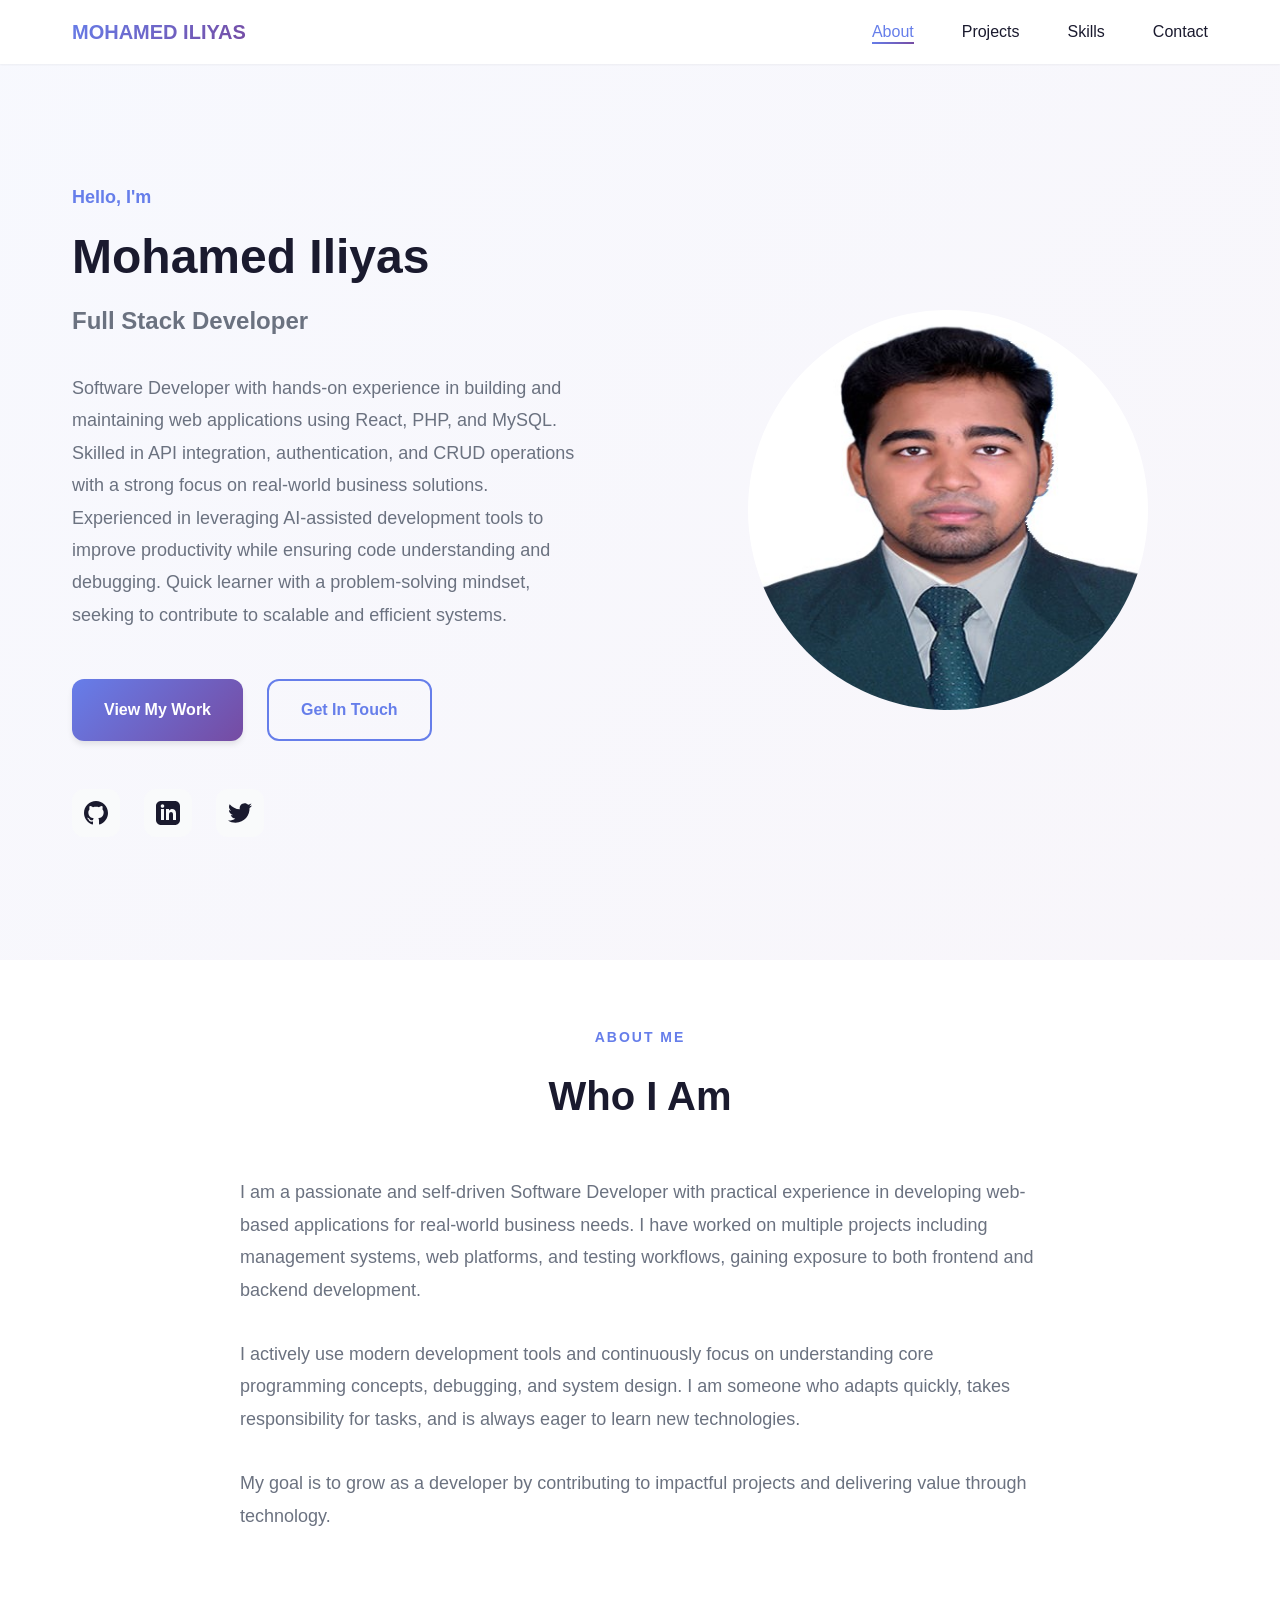
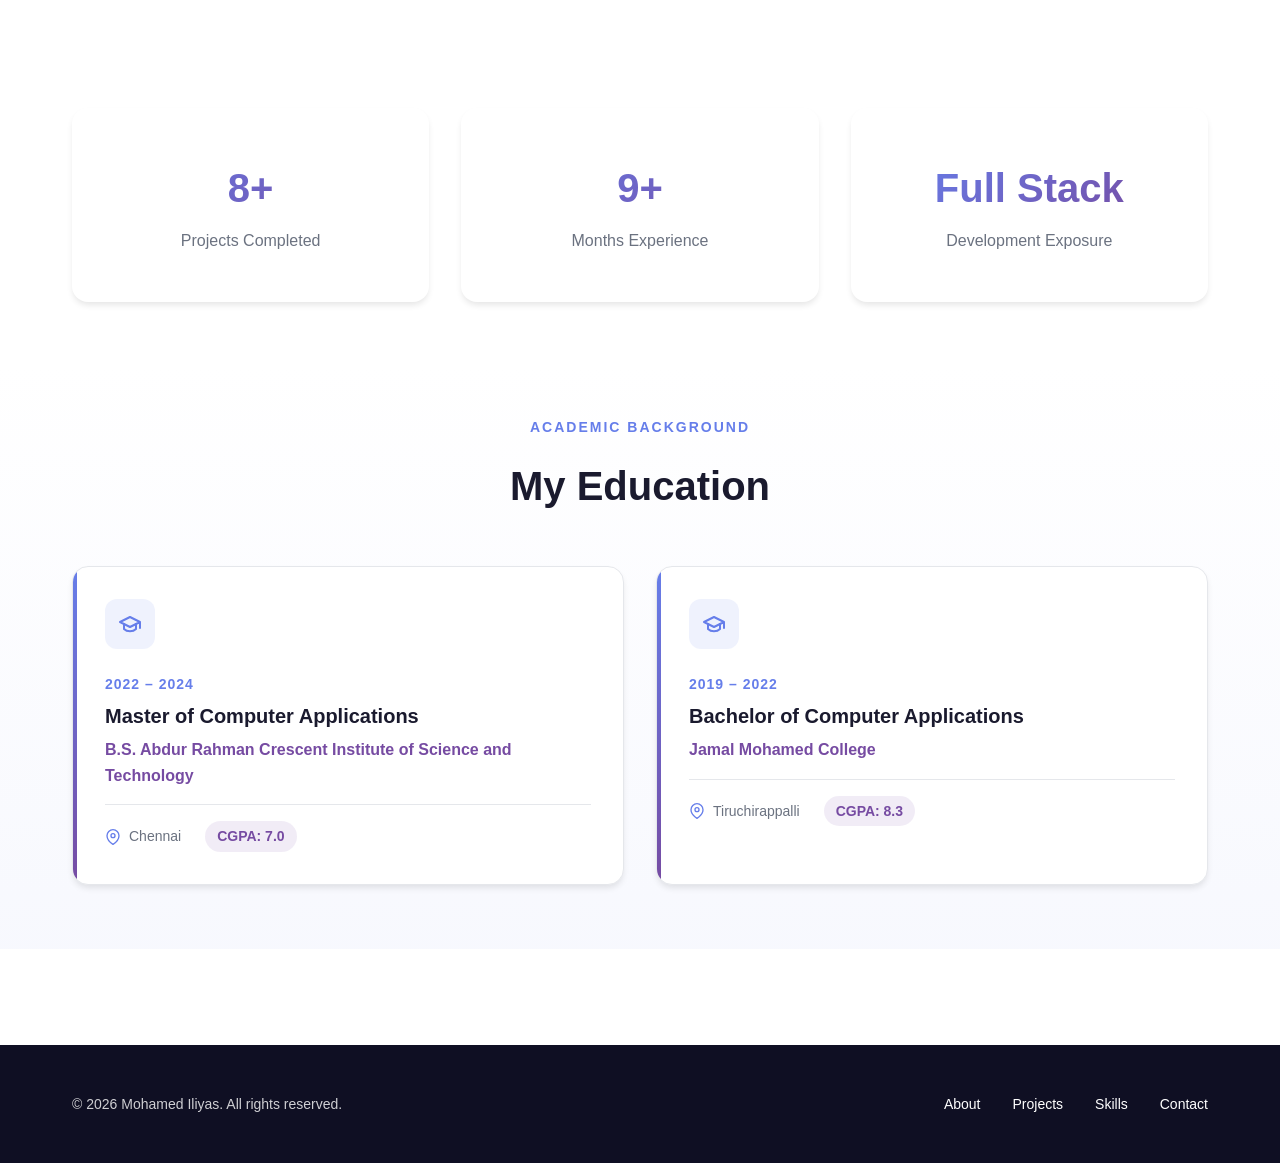
==== commit 7623d5a0: "updated academic background" ====
--- a/index.html
+++ b/index.html
@@ -120,6 +120,68 @@
         </div>
     </section>
 
+    <!-- Education Section -->
+    <section class="education-section">
+        <div class="container">
+            <div class="section-header">
+                <span class="section-label">Academic Background</span>
+                <h2 class="section-title">My Education</h2>
+            </div>
+            
+            <div class="education-grid">
+                <!-- Master's Degree -->
+                <div class="education-card">
+                    <div class="edu-icon">
+                        <svg width="24" height="24" viewBox="0 0 24 24" fill="none" stroke="currentColor" stroke-width="2" stroke-linecap="round" stroke-linejoin="round">
+                            <path d="M22 10v6M2 10l10-5 10 5-10 5z"></path>
+                            <path d="M6 12v5c3 3 9 3 12 0v-5"></path>
+                        </svg>
+                    </div>
+                    <span class="edu-year">2022 – 2024</span>
+                    <h3 class="edu-degree">Master of Computer Applications</h3>
+                    <p class="edu-institute">B.S. Abdur Rahman Crescent Institute of Science and Technology</p>
+                    <div class="edu-details">
+                        <div class="edu-detail-item">
+                            <svg width="16" height="16" viewBox="0 0 24 24" fill="none" stroke="currentColor" stroke-width="2" stroke-linecap="round" stroke-linejoin="round">
+                                <path d="M21 10c0 7-9 13-9 13s-9-6-9-13a9 9 0 0 1 18 0z"></path>
+                                <circle cx="12" cy="10" r="3"></circle>
+                            </svg>
+                            <span>Chennai</span>
+                        </div>
+                        <div class="edu-detail-item">
+                            <span class="edu-cgpa">CGPA: 7.0</span>
+                        </div>
+                    </div>
+                </div>
+
+                <!-- Bachelor's Degree -->
+                <div class="education-card">
+                    <div class="edu-icon">
+                        <svg width="24" height="24" viewBox="0 0 24 24" fill="none" stroke="currentColor" stroke-width="2" stroke-linecap="round" stroke-linejoin="round">
+                            <path d="M22 10v6M2 10l10-5 10 5-10 5z"></path>
+                            <path d="M6 12v5c3 3 9 3 12 0v-5"></path>
+                        </svg>
+                    </div>
+                    <span class="edu-year">2019 – 2022</span>
+                    <h3 class="edu-degree">Bachelor of Computer Applications</h3>
+                    <p class="edu-institute">Jamal Mohamed College</p>
+                    <div class="edu-details">
+                        <div class="edu-detail-item">
+                            <svg width="16" height="16" viewBox="0 0 24 24" fill="none" stroke="currentColor" stroke-width="2" stroke-linecap="round" stroke-linejoin="round">
+                                <path d="M21 10c0 7-9 13-9 13s-9-6-9-13a9 9 0 0 1 18 0z"></path>
+                                <circle cx="12" cy="10" r="3"></circle>
+                            </svg>
+                            <span>Tiruchirappalli</span>
+                        </div>
+                        <div class="edu-detail-item">
+                            <span class="edu-cgpa">CGPA: 8.3</span>
+                        </div>
+                    </div>
+                </div>
+            </div>
+        </div>
+    </section>
+
     <!-- Footer -->
     <footer class="footer">
         <div class="container">
--- a/styles.css
+++ b/styles.css
@@ -326,13 +326,13 @@
    ABOUT SECTION
    =================================== */
 .about-section {
-    padding: var(--spacing-3xl) 0;
+    padding: var(--spacing-2xl) 0;
     background: var(--light-bg);
 }
 
 .section-header {
     text-align: center;
-    margin-bottom: var(--spacing-3xl);
+    margin-bottom: var(--spacing-xl);
 }
 
 .section-label {
@@ -1121,7 +1121,8 @@
     grid-column: span 3;
     flex-direction: row;
     align-items: stretch;
-    min-height: 400px;
+    min-height: 480px;
+    background: #111;
 }
 
 .featured-hero .project-img-container {
@@ -1132,7 +1133,7 @@
 
 .featured-hero .project-card-content {
     width: 50%;
-    padding: 3.5rem;
+    padding: 3rem;
     display: flex;
     flex-direction: column;
     justify-content: center;
@@ -1278,22 +1279,57 @@
 }
 
 @media (max-width: 768px) {
+    .modern-projects-header {
+        margin-bottom: 2rem;
+    }
     .modern-projects-title {
-        font-size: 4rem;
+        font-size: 3.5rem;
+        letter-spacing: -1px;
     }
     .projects-grid-modern {
-        grid-template-columns: 1fr;
+        grid-template-columns: 1fr !important;
+        gap: 1.5rem;
     }
     .featured-hero {
-        grid-column: span 1;
-        flex-direction: column;
-    }
-    .featured-hero .project-img-container,
+        grid-column: span 1 !important;
+        flex-direction: column !important;
+        min-height: auto !important;
+    }
+    .featured-hero .project-img-container {
+        width: 100% !important;
+        height: 280px !important;
+        min-height: 280px !important;
+    }
     .featured-hero .project-card-content {
-        width: 100%;
+        width: 100% !important;
+        padding: 2.5rem 1.5rem !important;
     }
     .featured-hero .project-card-title {
-        font-size: 2rem;
+        font-size: 1.8rem;
+    }
+    .featured-hero .project-card-desc {
+        font-size: 0.95rem;
+        max-width: 100%;
+    }
+    .project-num {
+        top: 1rem;
+        left: 1.5rem;
+        background: rgba(0,0,0,0.5);
+        padding: 4px 8px;
+        border-radius: 4px;
+        backdrop-filter: blur(4px);
+    }
+}
+
+@media (max-width: 480px) {
+    .modern-projects-title {
+        font-size: 2.8rem;
+    }
+    .page-header {
+        padding: 4rem 0 2rem !important;
+    }
+    .page-title {
+        font-size: 2.5rem !important;
     }
 }
 
@@ -1458,3 +1494,126 @@
     transform: translateY(-3px) scale(1.05);
     box-shadow: 0 10px 20px rgba(102, 126, 234, 0.1);
 }
+
+/* ===================================
+   EDUCATION SECTION
+   =================================== */
+.education-section {
+    padding: var(--spacing-xl) 0 var(--spacing-2xl) 0;
+    background: linear-gradient(to bottom, var(--light-bg), rgba(102, 126, 234, 0.05));
+}
+
+.education-grid {
+    display: grid;
+    grid-template-columns: repeat(auto-fit, minmax(280px, 1fr));
+    gap: var(--spacing-lg);
+    margin-top: var(--spacing-lg);
+}
+
+.education-card {
+    background: var(--card-bg);
+    padding: var(--spacing-lg);
+    border-radius: var(--radius-xl);
+    box-shadow: var(--shadow-md);
+    transition: var(--transition-base);
+    position: relative;
+    overflow: hidden;
+    border: 1px solid var(--border-color);
+}
+
+.education-card::before {
+    content: '';
+    position: absolute;
+    top: 0;
+    left: 0;
+    width: 4px;
+    height: 100%;
+    background: var(--gradient-primary);
+    transition: var(--transition-base);
+}
+
+.education-card:hover {
+    transform: translateY(-5px);
+    box-shadow: var(--shadow-xl);
+    border-color: var(--primary-color);
+}
+
+.education-card:hover::before {
+    width: 6px;
+}
+
+.edu-icon {
+    width: 50px;
+    height: 50px;
+    background: rgba(102, 126, 234, 0.1);
+    color: var(--primary-color);
+    border-radius: var(--radius-lg);
+    display: flex;
+    align-items: center;
+    justify-content: center;
+    margin-bottom: var(--spacing-md);
+    transition: var(--transition-base);
+}
+
+.education-card:hover .edu-icon {
+    background: var(--gradient-primary);
+    color: var(--text-white);
+    transform: rotate(-10deg) scale(1.1);
+}
+
+.edu-year {
+    font-size: var(--font-size-sm);
+    font-weight: 700;
+    color: var(--primary-color);
+    text-transform: uppercase;
+    letter-spacing: 1px;
+    margin-bottom: var(--spacing-xs);
+    display: block;
+}
+
+.edu-degree {
+    font-size: var(--font-size-xl);
+    font-weight: 800;
+    color: var(--text-dark);
+    margin-bottom: var(--spacing-xs);
+    line-height: 1.3;
+}
+
+.edu-institute {
+    font-size: var(--font-size-base);
+    font-weight: 600;
+    color: var(--secondary-color);
+    margin-bottom: var(--spacing-sm);
+}
+
+.edu-details {
+    display: flex;
+    flex-wrap: wrap;
+    gap: var(--spacing-md);
+    margin-top: var(--spacing-sm);
+    padding-top: var(--spacing-sm);
+    border-top: 1px solid var(--border-color);
+}
+
+.edu-detail-item {
+    display: flex;
+    align-items: center;
+    gap: var(--spacing-xs);
+    font-size: var(--font-size-sm);
+    color: var(--text-light);
+    font-weight: 500;
+}
+
+.edu-detail-item svg {
+    width: 16px;
+    height: 16px;
+    color: var(--primary-color);
+}
+
+.edu-cgpa {
+    background: rgba(118, 75, 162, 0.1);
+    color: var(--secondary-color);
+    padding: 0.25rem 0.75rem;
+    border-radius: var(--radius-full);
+    font-weight: 700;
+}
